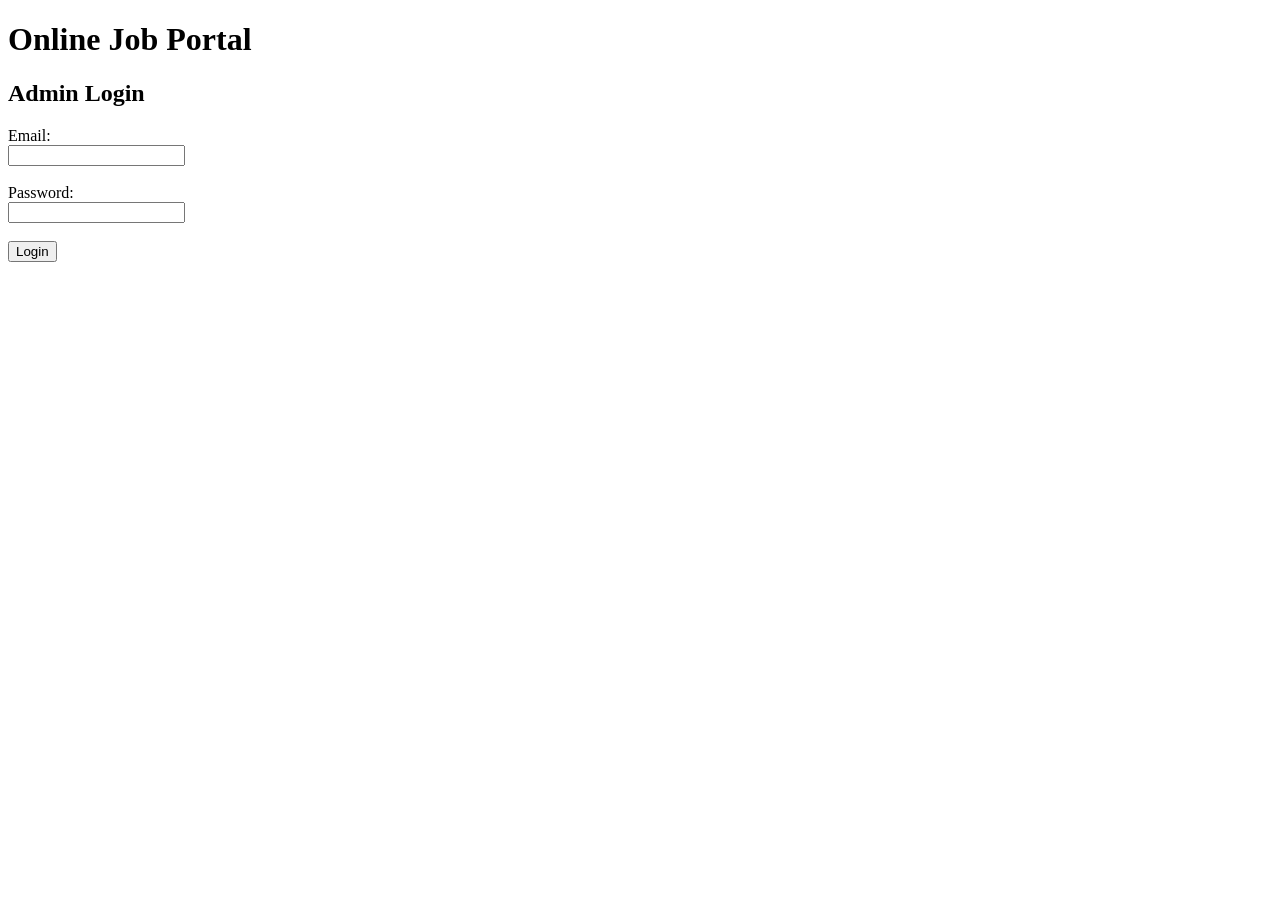
==== web/pages/login.html @ 4e79686a "Add Admin web login and dashboard" ====
<!DOCTYPE html>
<html>
<head>
    <meta charset="UTF-8">
    <title>Admin Login</title>
</head>
<body>

    <h1>Online Job Portal</h1>
    <h2>Admin Login</h2>

    <form action="../admin-login" method="post">

        <label>Email:</label><br>
        <input type="email" name="email" required>
        <br><br>

        <label>Password:</label><br>
        <input type="password" name="password" required>
        <br><br>

        <button type="submit">Login</button>

    </form>

</body>
</html>
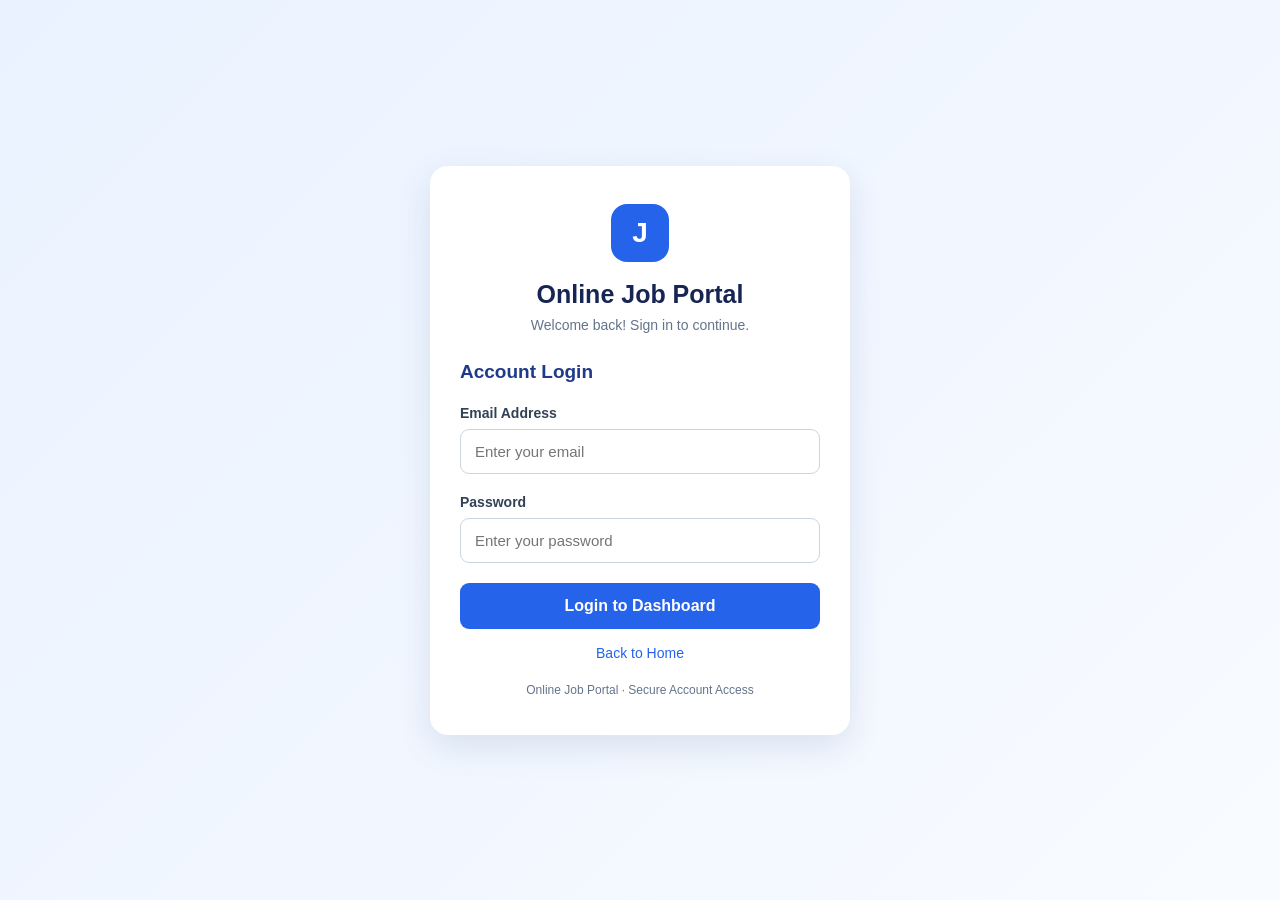
==== commit 79e7b96f: "Update login, session handling, job listings and UI" ====
--- a/web/pages/login.html
+++ b/web/pages/login.html
@@ -1,27 +1,208 @@
+
 <!DOCTYPE html>
-<html>
+<html lang="en">
 <head>
     <meta charset="UTF-8">
-    <title>Admin Login</title>
+    <meta name="viewport" content="width=device-width, initial-scale=1.0">
+    <title>Account Login | Online Job Portal</title>
+
+    <style>
+        * {
+            margin: 0;
+            padding: 0;
+            box-sizing: border-box;
+        }
+
+        body {
+            font-family: Arial, sans-serif;
+            min-height: 100vh;
+            display: flex;
+            justify-content: center;
+            align-items: center;
+            padding: 20px;
+            background: linear-gradient(135deg, #eaf2ff, #f8fbff);
+        }
+
+        .login-card {
+            width: 100%;
+            max-width: 420px;
+            padding: 38px 30px;
+            background: white;
+            border-radius: 18px;
+            box-shadow: 0 12px 35px rgba(30, 64, 120, 0.12);
+            animation: appear 0.6s ease;
+        }
+
+        .logo {
+            width: 58px;
+            height: 58px;
+            margin: 0 auto 18px;
+            display: flex;
+            justify-content: center;
+            align-items: center;
+            border-radius: 16px;
+            background: #2563eb;
+            color: white;
+            font-size: 28px;
+            font-weight: bold;
+        }
+
+        h1 {
+            color: #172554;
+            text-align: center;
+            font-size: 25px;
+            margin-bottom: 8px;
+        }
+
+        .subtitle {
+            text-align: center;
+            color: #64748b;
+            font-size: 14px;
+            margin-bottom: 28px;
+        }
+
+        h2 {
+            color: #1e3a8a;
+            font-size: 19px;
+            margin-bottom: 22px;
+        }
+
+        label {
+            display: block;
+            margin-bottom: 8px;
+            color: #334155;
+            font-size: 14px;
+            font-weight: 600;
+        }
+
+        input {
+            width: 100%;
+            padding: 13px 14px;
+            margin-bottom: 20px;
+            border: 1px solid #cbd5e1;
+            border-radius: 9px;
+            outline: none;
+            font-size: 15px;
+            transition: border-color 0.25s, box-shadow 0.25s;
+        }
+
+        input:focus {
+            border-color: #2563eb;
+            box-shadow: 0 0 0 3px rgba(37, 99, 235, 0.12);
+        }
+
+        button {
+            width: 100%;
+            padding: 14px;
+            border: none;
+            border-radius: 9px;
+            background: #2563eb;
+            color: white;
+            font-size: 16px;
+            font-weight: bold;
+            cursor: pointer;
+            transition: background 0.25s, transform 0.25s;
+        }
+
+        button:hover {
+            background: #1d4ed8;
+            transform: translateY(-2px);
+        }
+
+        button:active {
+            transform: scale(0.98);
+        }
+
+        .footer-text {
+            text-align: center;
+            margin-top: 22px;
+            color: #64748b;
+            font-size: 12px;
+        }
+
+        .back-link {
+            display: block;
+            text-align: center;
+            margin-top: 16px;
+            color: #2563eb;
+            font-size: 14px;
+            text-decoration: none;
+        }
+
+        .back-link:hover {
+            text-decoration: underline;
+        }
+
+        @keyframes appear {
+            from {
+                opacity: 0;
+                transform: translateY(15px);
+            }
+            to {
+                opacity: 1;
+                transform: translateY(0);
+            }
+        }
+
+        @media (max-width: 480px) {
+            .login-card {
+                padding: 30px 22px;
+            }
+
+            h1 {
+                font-size: 22px;
+            }
+        }
+
+        @media (prefers-reduced-motion: reduce) {
+            *,
+            *::before,
+            *::after {
+                animation-duration: 0.01ms !important;
+                transition-duration: 0.01ms !important;
+            }
+        }
+    </style>
 </head>
+
 <body>
-
-    <h1>Online Job Portal</h1>
-    <h2>Admin Login</h2>
-
-    <form action="../admin-login" method="post">
-
-        <label>Email:</label><br>
-        <input type="email" name="email" required>
-        <br><br>
-
-        <label>Password:</label><br>
-        <input type="password" name="password" required>
-        <br><br>
-
-        <button type="submit">Login</button>
-
-    </form>
-
+    <main class="login-card">
+        <div class="logo">J</div>
+
+        <h1>Online Job Portal</h1>
+        <p class="subtitle">Welcome back! Sign in to continue.</p>
+
+        <h2>Account Login</h2>
+
+        <form action="../login" method="post">
+            <label for="email">Email Address</label>
+            <input
+                type="email"
+                id="email"
+                name="email"
+                placeholder="Enter your email"
+                autocomplete="username"
+                required
+            >
+
+            <label for="password">Password</label>
+            <input
+                type="password"
+                id="password"
+                name="password"
+                placeholder="Enter your password"
+                autocomplete="current-password"
+                required
+            >
+
+            <button type="submit">Login to Dashboard</button>
+        </form>
+
+        <a class="back-link" href="../index.html">Back to Home</a>
+
+        <p class="footer-text">
+            Online Job Portal · Secure Account Access
+        </p>
+    </main>
 </body>
-</html>+</html>
